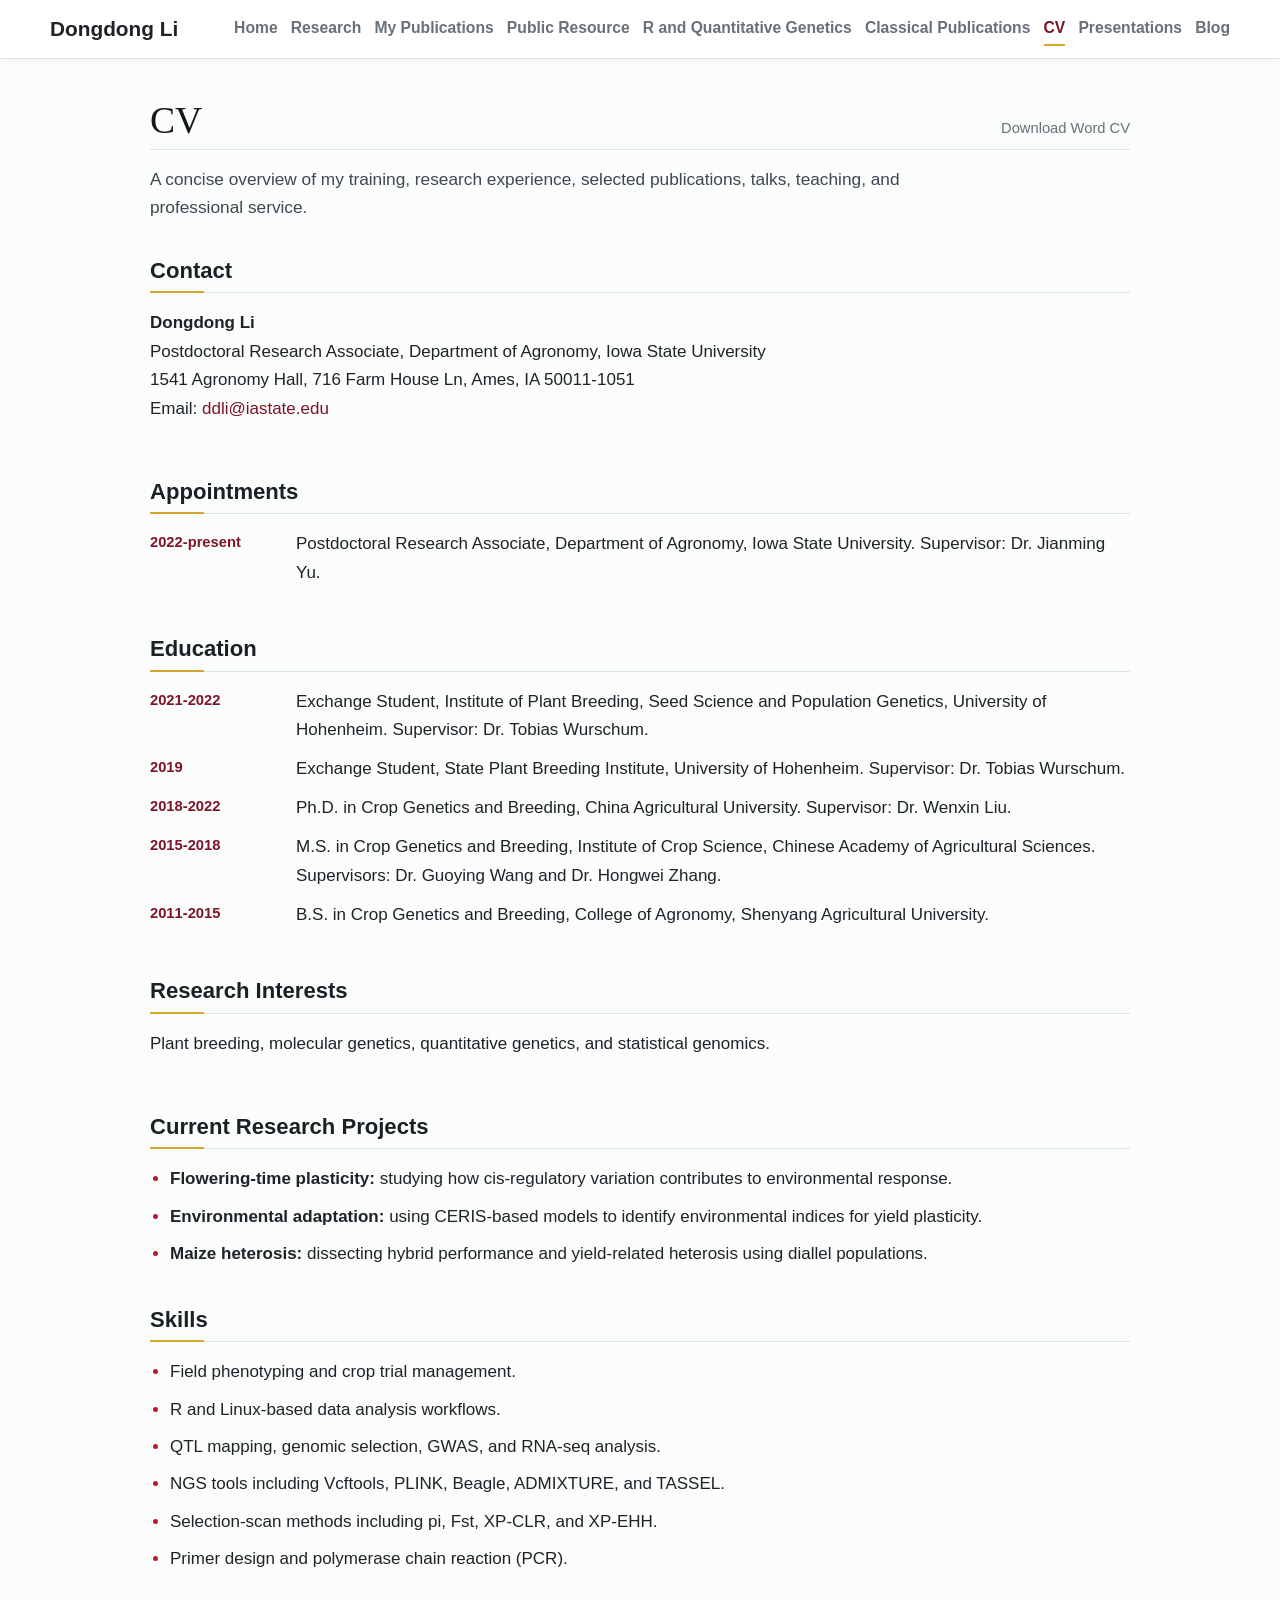
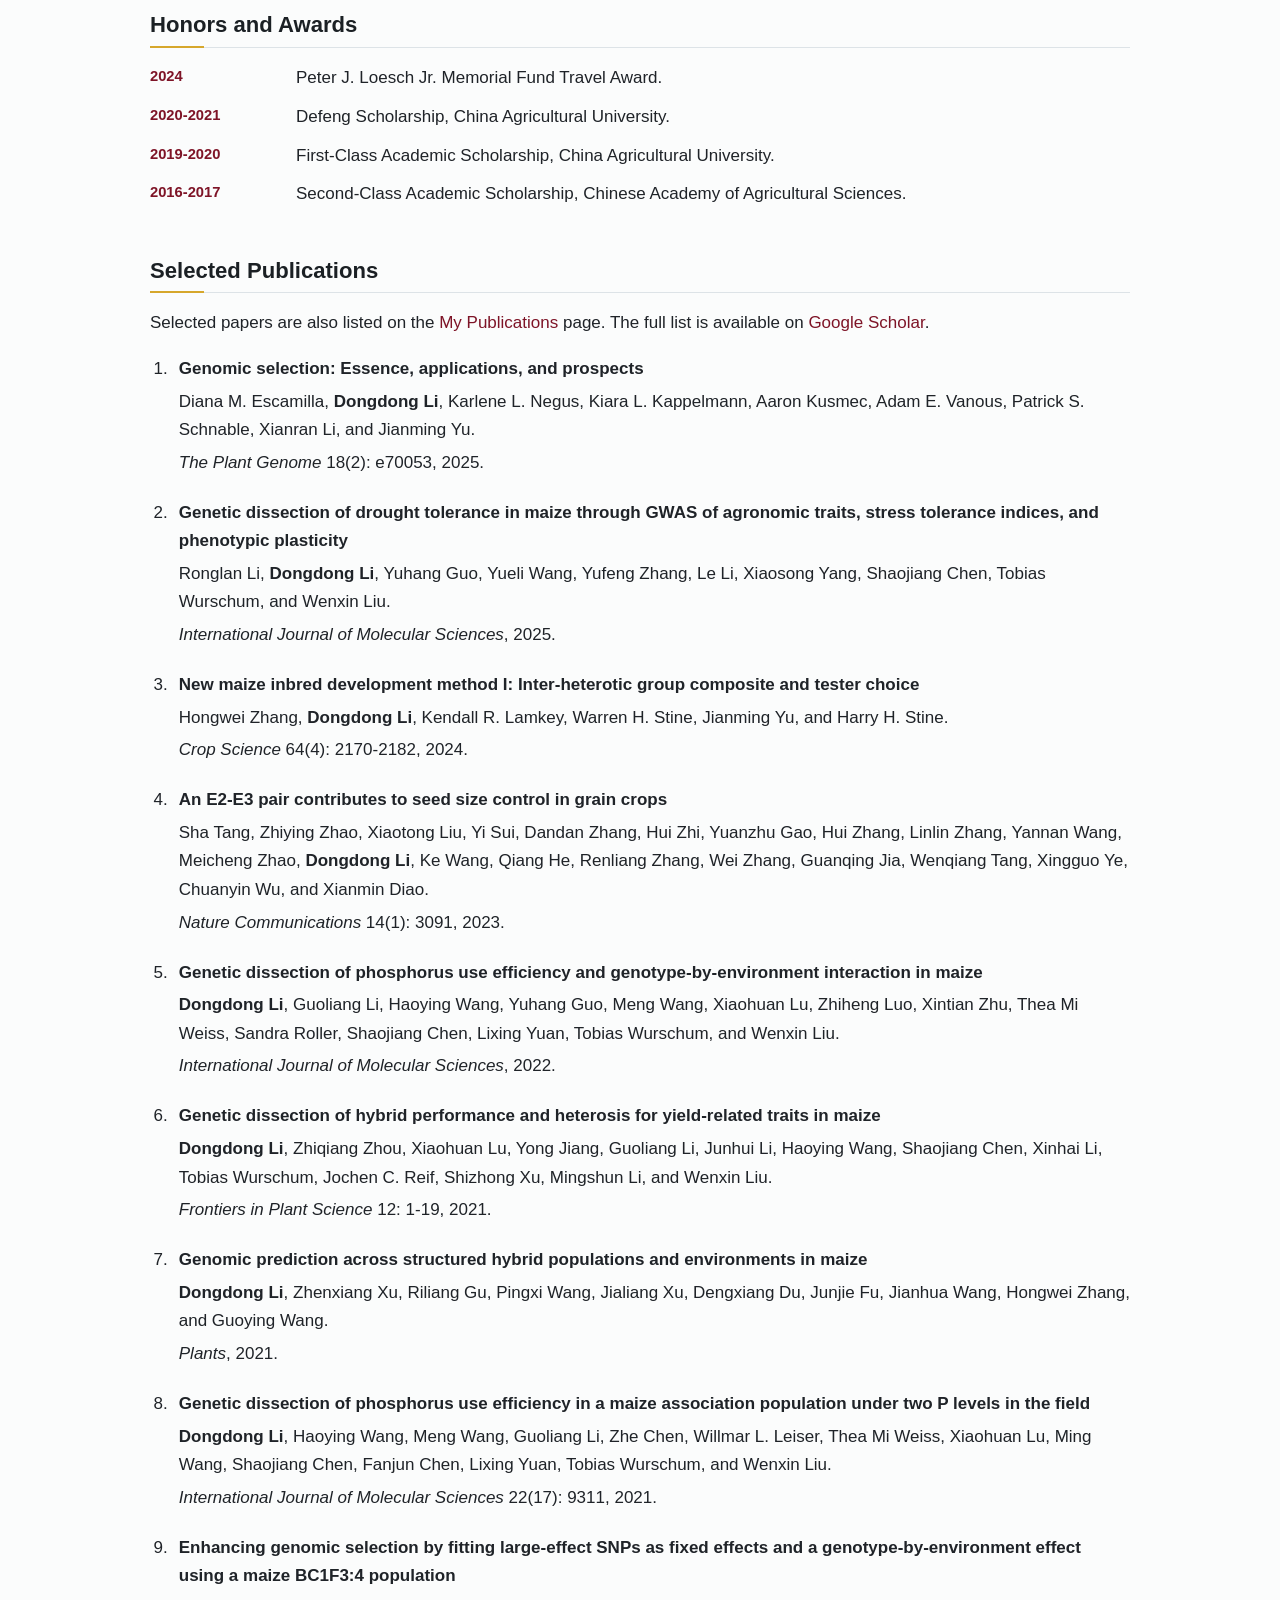
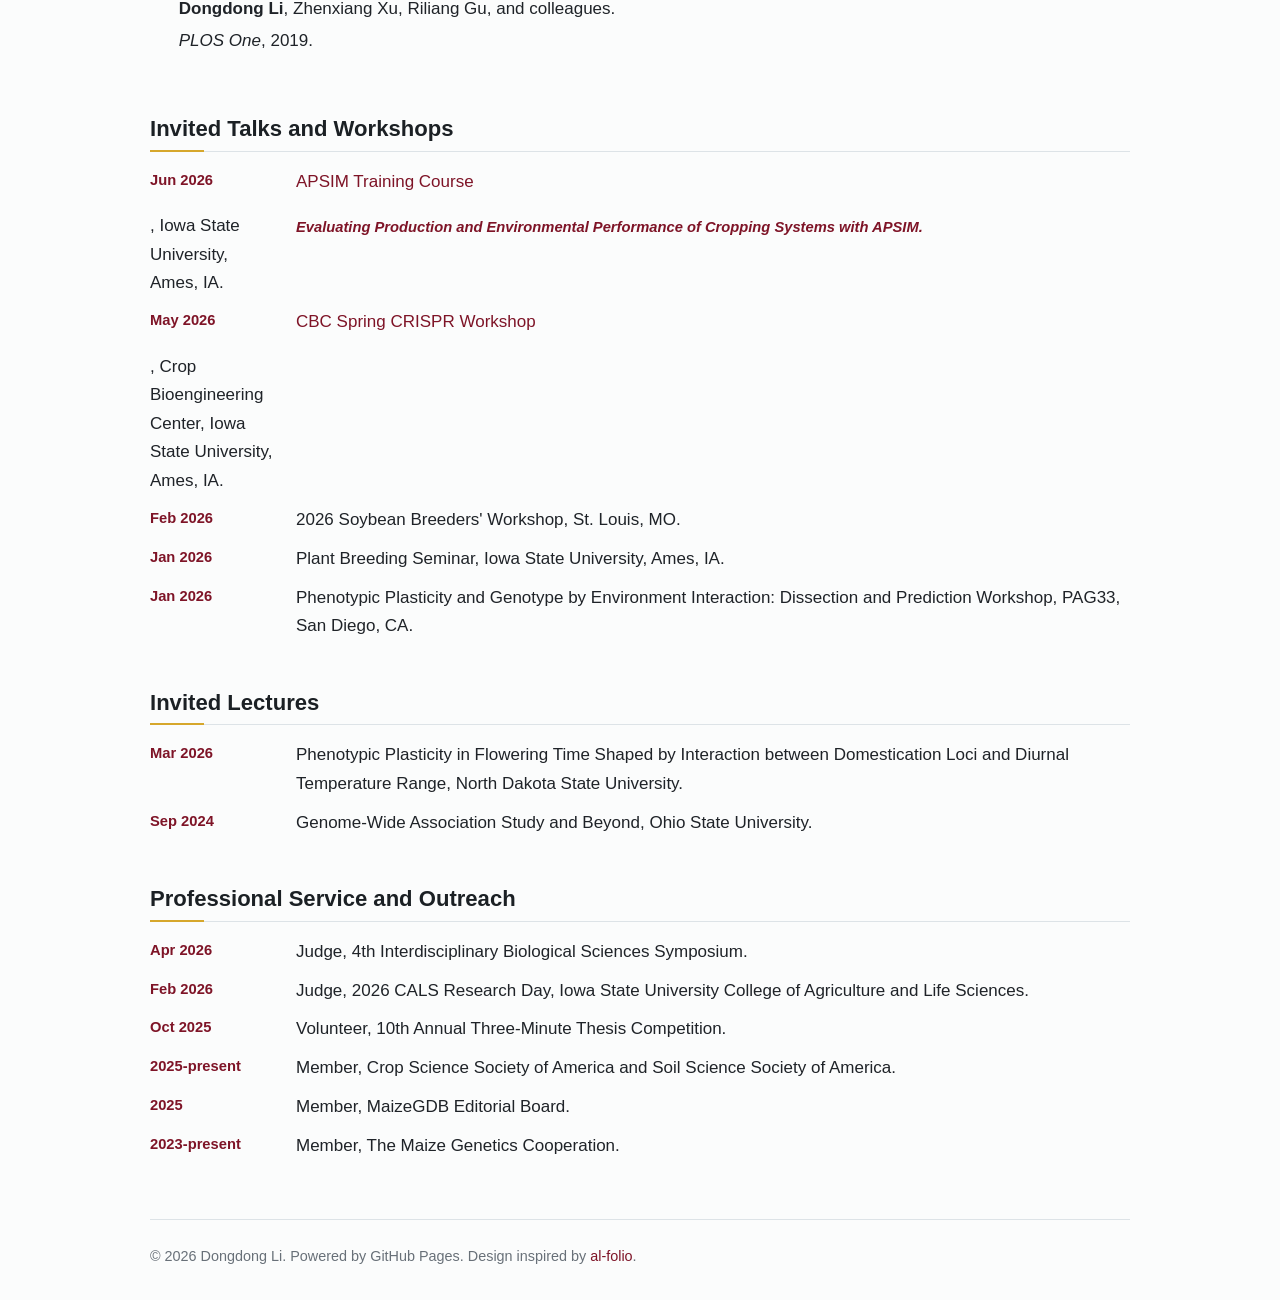
==== cv.html @ 4d4f45b5 "Add personal academic website" ====
<!doctype html>
<html lang="en">
  <head>
    <meta charset="utf-8">
    <meta name="viewport" content="width=device-width, initial-scale=1">
    <title>CV | Dongdong Li</title>
    <meta name="description" content="Curriculum vitae of Dr. Dongdong Li.">
    <meta name="author" content="Dongdong Li">
    <meta property="og:title" content="CV | Dongdong Li">
    <meta property="og:type" content="website">
    <meta property="og:url" content="https://dongdongli-genetics.github.io/cv.html">
    <link rel="canonical" href="https://dongdongli-genetics.github.io/cv.html">
    <link rel="stylesheet" href="styles.css">
  </head>
  <body>
    <a class="skip-link" href="#main">Skip to content</a>

    <header class="site-header">
      <nav class="nav" aria-label="Primary navigation">
        <a class="site-title" href="index.html">Dongdong Li</a>
        <button class="nav-toggle" type="button" aria-label="Open navigation" aria-expanded="false">
          <span></span>
          <span></span>
          <span></span>
        </button>
        <div class="nav-links">
          <a href="index.html">Home</a>
          <a href="research.html">Research</a>
          <a href="my-publications.html">My Publications</a>
          <a href="public-resource.html">Public Resource</a>
          <a href="r-quantitative-genetics.html">R and Quantitative Genetics</a>
          <a href="classical-publication.html">Classical Publications</a>
          <a href="cv.html" aria-current="page">CV</a>
          <a href="presentations-lectures-meetings.html">Presentations</a>
          <a href="blog.html">Blog</a>
        </div>
      </nav>
    </header>

    <main id="main" class="page">
      <div class="section-heading page-heading">
        <h1 class="page-title">CV</h1>
        <a href="assets/Dongdong-Li-CV.docx" download>Download Word CV</a>
      </div>
      <p class="lead">
        A concise overview of my training, research experience, selected publications, talks,
        teaching, and professional service.
      </p>

      <section class="section first-section" aria-labelledby="contact-title">
        <h2 id="contact-title">Contact</h2>
        <p>
          <strong>Dongdong Li</strong><br>
          Postdoctoral Research Associate, Department of Agronomy, Iowa State University<br>
          1541 Agronomy Hall, 716 Farm House Ln, Ames, IA 50011-1051<br>
          Email: <a href="mailto:ddli@iastate.edu">ddli@iastate.edu</a>
        </p>
      </section>

      <section class="section" aria-labelledby="appointments-title">
        <h2 id="appointments-title">Appointments</h2>
        <div class="timeline">
          <p><span>2022-present</span> Postdoctoral Research Associate, Department of Agronomy, Iowa State University. Supervisor: Dr. Jianming Yu.</p>
        </div>
      </section>

      <section class="section" aria-labelledby="education-title">
        <h2 id="education-title">Education</h2>
        <div class="timeline">
          <p><span>2021-2022</span> Exchange Student, Institute of Plant Breeding, Seed Science and Population Genetics, University of Hohenheim. Supervisor: Dr. Tobias Wurschum.</p>
          <p><span>2019</span> Exchange Student, State Plant Breeding Institute, University of Hohenheim. Supervisor: Dr. Tobias Wurschum.</p>
          <p><span>2018-2022</span> Ph.D. in Crop Genetics and Breeding, China Agricultural University. Supervisor: Dr. Wenxin Liu.</p>
          <p><span>2015-2018</span> M.S. in Crop Genetics and Breeding, Institute of Crop Science, Chinese Academy of Agricultural Sciences. Supervisors: Dr. Guoying Wang and Dr. Hongwei Zhang.</p>
          <p><span>2011-2015</span> B.S. in Crop Genetics and Breeding, College of Agronomy, Shenyang Agricultural University.</p>
        </div>
      </section>

      <section class="section" aria-labelledby="interests-title">
        <h2 id="interests-title">Research Interests</h2>
        <p>Plant breeding, molecular genetics, quantitative genetics, and statistical genomics.</p>
      </section>

      <section class="section" aria-labelledby="projects-title">
        <h2 id="projects-title">Current Research Projects</h2>
        <ul class="compact-list">
          <li><strong>Flowering-time plasticity:</strong> studying how cis-regulatory variation contributes to environmental response.</li>
          <li><strong>Environmental adaptation:</strong> using CERIS-based models to identify environmental indices for yield plasticity.</li>
          <li><strong>Maize heterosis:</strong> dissecting hybrid performance and yield-related heterosis using diallel populations.</li>
        </ul>
      </section>

      <section class="section" aria-labelledby="skills-title">
        <h2 id="skills-title">Skills</h2>
        <ul class="compact-list">
          <li>Field phenotyping and crop trial management.</li>
          <li>R and Linux-based data analysis workflows.</li>
          <li>QTL mapping, genomic selection, GWAS, and RNA-seq analysis.</li>
          <li>NGS tools including Vcftools, PLINK, Beagle, ADMIXTURE, and TASSEL.</li>
          <li>Selection-scan methods including pi, Fst, XP-CLR, and XP-EHH.</li>
          <li>Primer design and polymerase chain reaction (PCR).</li>
        </ul>
      </section>

      <section class="section" aria-labelledby="awards-title">
        <h2 id="awards-title">Honors and Awards</h2>
        <div class="timeline">
          <p><span>2024</span> Peter J. Loesch Jr. Memorial Fund Travel Award.</p>
          <p><span>2020-2021</span> Defeng Scholarship, China Agricultural University.</p>
          <p><span>2019-2020</span> First-Class Academic Scholarship, China Agricultural University.</p>
          <p><span>2016-2017</span> Second-Class Academic Scholarship, Chinese Academy of Agricultural Sciences.</p>
        </div>
      </section>

      <section class="section" aria-labelledby="pubs-title">
        <h2 id="pubs-title">Selected Publications</h2>
        <p>
          Selected papers are also listed on the
          <a href="my-publications.html">My Publications</a> page. The full list is available on
          <a href="https://scholar.google.com/citations?user=GjhLVrcAAAAJ&hl=en" target="_blank" rel="noopener noreferrer">Google Scholar</a>.
        </p>
        <ol class="publication-list">
          <li>
            <p class="pub-title">Genomic selection: Essence, applications, and prospects</p>
            <p>Diana M. Escamilla, <strong>Dongdong Li</strong>, Karlene L. Negus, Kiara L. Kappelmann, Aaron Kusmec, Adam E. Vanous, Patrick S. Schnable, Xianran Li, and Jianming Yu.</p>
            <p><em>The Plant Genome</em> 18(2): e70053, 2025.</p>
          </li>
          <li>
            <p class="pub-title">Genetic dissection of drought tolerance in maize through GWAS of agronomic traits, stress tolerance indices, and phenotypic plasticity</p>
            <p>Ronglan Li, <strong>Dongdong Li</strong>, Yuhang Guo, Yueli Wang, Yufeng Zhang, Le Li, Xiaosong Yang, Shaojiang Chen, Tobias Wurschum, and Wenxin Liu.</p>
            <p><em>International Journal of Molecular Sciences</em>, 2025.</p>
          </li>
          <li>
            <p class="pub-title">New maize inbred development method I: Inter-heterotic group composite and tester choice</p>
            <p>Hongwei Zhang, <strong>Dongdong Li</strong>, Kendall R. Lamkey, Warren H. Stine, Jianming Yu, and Harry H. Stine.</p>
            <p><em>Crop Science</em> 64(4): 2170-2182, 2024.</p>
          </li>
          <li>
            <p class="pub-title">An E2-E3 pair contributes to seed size control in grain crops</p>
            <p>Sha Tang, Zhiying Zhao, Xiaotong Liu, Yi Sui, Dandan Zhang, Hui Zhi, Yuanzhu Gao, Hui Zhang, Linlin Zhang, Yannan Wang, Meicheng Zhao, <strong>Dongdong Li</strong>, Ke Wang, Qiang He, Renliang Zhang, Wei Zhang, Guanqing Jia, Wenqiang Tang, Xingguo Ye, Chuanyin Wu, and Xianmin Diao.</p>
            <p><em>Nature Communications</em> 14(1): 3091, 2023.</p>
          </li>
          <li>
            <p class="pub-title">Genetic dissection of phosphorus use efficiency and genotype-by-environment interaction in maize</p>
            <p><strong>Dongdong Li</strong>, Guoliang Li, Haoying Wang, Yuhang Guo, Meng Wang, Xiaohuan Lu, Zhiheng Luo, Xintian Zhu, Thea Mi Weiss, Sandra Roller, Shaojiang Chen, Lixing Yuan, Tobias Wurschum, and Wenxin Liu.</p>
            <p><em>International Journal of Molecular Sciences</em>, 2022.</p>
          </li>
          <li>
            <p class="pub-title">Genetic dissection of hybrid performance and heterosis for yield-related traits in maize</p>
            <p><strong>Dongdong Li</strong>, Zhiqiang Zhou, Xiaohuan Lu, Yong Jiang, Guoliang Li, Junhui Li, Haoying Wang, Shaojiang Chen, Xinhai Li, Tobias Wurschum, Jochen C. Reif, Shizhong Xu, Mingshun Li, and Wenxin Liu.</p>
            <p><em>Frontiers in Plant Science</em> 12: 1-19, 2021.</p>
          </li>
          <li>
            <p class="pub-title">Genomic prediction across structured hybrid populations and environments in maize</p>
            <p><strong>Dongdong Li</strong>, Zhenxiang Xu, Riliang Gu, Pingxi Wang, Jialiang Xu, Dengxiang Du, Junjie Fu, Jianhua Wang, Hongwei Zhang, and Guoying Wang.</p>
            <p><em>Plants</em>, 2021.</p>
          </li>
          <li>
            <p class="pub-title">Genetic dissection of phosphorus use efficiency in a maize association population under two P levels in the field</p>
            <p><strong>Dongdong Li</strong>, Haoying Wang, Meng Wang, Guoliang Li, Zhe Chen, Willmar L. Leiser, Thea Mi Weiss, Xiaohuan Lu, Ming Wang, Shaojiang Chen, Fanjun Chen, Lixing Yuan, Tobias Wurschum, and Wenxin Liu.</p>
            <p><em>International Journal of Molecular Sciences</em> 22(17): 9311, 2021.</p>
          </li>
          <li>
            <p class="pub-title">Enhancing genomic selection by fitting large-effect SNPs as fixed effects and a genotype-by-environment effect using a maize BC1F3:4 population</p>
            <p><strong>Dongdong Li</strong>, Zhenxiang Xu, Riliang Gu, and colleagues.</p>
            <p><em>PLOS One</em>, 2019.</p>
          </li>
        </ol>
      </section>

      <section class="section" aria-labelledby="talks-title">
        <h2 id="talks-title">Invited Talks and Workshops</h2>
        <div class="timeline">
          <p><span>Jun 2026</span> <a href="https://www.regcytes.extension.iastate.edu/apsim/" target="_blank" rel="noopener noreferrer">APSIM Training Course</a>, Iowa State University, Ames, IA.<br><span class="event-note">Evaluating Production and Environmental Performance of Cropping Systems with APSIM.</span></p>
          <p><span>May 2026</span> <a href="https://www.cropbioengineering.iastate.edu/event/2026/cbc-spring-crispr-workshop" target="_blank" rel="noopener noreferrer">CBC Spring CRISPR Workshop</a>, Crop Bioengineering Center, Iowa State University, Ames, IA.</p>
          <p><span>Feb 2026</span> 2026 Soybean Breeders' Workshop, St. Louis, MO.</p>
          <p><span>Jan 2026</span> Plant Breeding Seminar, Iowa State University, Ames, IA.</p>
          <p><span>Jan 2026</span> Phenotypic Plasticity and Genotype by Environment Interaction: Dissection and Prediction Workshop, PAG33, San Diego, CA.</p>
        </div>
      </section>

      <section class="section" aria-labelledby="lectures-title">
        <h2 id="lectures-title">Invited Lectures</h2>
        <div class="timeline">
          <p><span>Mar 2026</span> Phenotypic Plasticity in Flowering Time Shaped by Interaction between Domestication Loci and Diurnal Temperature Range, North Dakota State University.</p>
          <p><span>Sep 2024</span> Genome-Wide Association Study and Beyond, Ohio State University.</p>
        </div>
      </section>

      <section class="section" aria-labelledby="service-title">
        <h2 id="service-title">Professional Service and Outreach</h2>
        <div class="timeline">
          <p><span>Apr 2026</span> Judge, 4th Interdisciplinary Biological Sciences Symposium.</p>
          <p><span>Feb 2026</span> Judge, 2026 CALS Research Day, Iowa State University College of Agriculture and Life Sciences.</p>
          <p><span>Oct 2025</span> Volunteer, 10th Annual Three-Minute Thesis Competition.</p>
          <p><span>2025-present</span> Member, Crop Science Society of America and Soil Science Society of America.</p>
          <p><span>2025</span> Member, MaizeGDB Editorial Board.</p>
          <p><span>2023-present</span> Member, The Maize Genetics Cooperation.</p>
        </div>
      </section>
    </main>

    <footer class="site-footer">
      <p>&copy; <span id="year"></span> Dongdong Li. Powered by GitHub Pages. Design inspired by <a href="https://github.com/alshedivat/al-folio" target="_blank" rel="noopener noreferrer">al-folio</a>.</p>
    </footer>

    <script src="script.js"></script>
  </body>
</html>
---- styles.css ----
:root {
  --text: #1f2328;
  --muted: #687078;
  --light: #f5f7f8;
  --border: #dde3e7;
  --accent: #b31b34;
  --accent-dark: #7e1427;
  --gold: #d6a72c;
  --teal: #2b7a78;
  --sidebar: #3f4442;
  --sidebar-dark: #303534;
  --page: #fbfcfc;
  --surface: #fff;
  --max-width: 980px;
}

* {
  box-sizing: border-box;
}

html {
  scroll-behavior: smooth;
}

body {
  margin: 0;
  background: var(--page);
  color: var(--text);
  font-family: Aptos, -apple-system, BlinkMacSystemFont, "Segoe UI", Roboto, Helvetica, Arial, sans-serif;
  font-size: 17px;
  line-height: 1.68;
}

a {
  color: var(--accent-dark);
  text-decoration: none;
}

a:hover {
  color: var(--accent);
  text-decoration: underline;
}

.skip-link {
  position: absolute;
  left: 1rem;
  top: -4rem;
  z-index: 20;
  background: var(--text);
  color: #fff;
  padding: 0.55rem 0.8rem;
}

.skip-link:focus {
  top: 1rem;
}

.site-header {
  border-bottom: 1px solid var(--border);
  background: rgba(255, 255, 255, 0.98);
  box-shadow: 0 1px 12px rgba(31, 35, 40, 0.04);
}

.nav {
  display: flex;
  align-items: center;
  justify-content: space-between;
  gap: 1rem;
  width: min(100% - 2rem, 1180px);
  min-height: 58px;
  margin: 0 auto;
}

.site-title {
  color: var(--text);
  font-size: 1.3rem;
  font-weight: 700;
}

.site-title:hover {
  color: var(--text);
  text-decoration: none;
}

.nav-links {
  display: flex;
  align-items: center;
  justify-content: flex-end;
  flex-wrap: wrap;
  gap: 0.82rem;
  font-size: 0.98rem;
  font-weight: 700;
}

.nav-links a {
  color: var(--muted);
  border-bottom: 2px solid transparent;
  padding: 0.15rem 0;
}

.nav-links a:hover {
  color: var(--accent-dark);
}

.nav-links a[aria-current="page"] {
  color: var(--accent-dark);
  border-bottom-color: var(--gold);
}

.nav-toggle {
  display: none;
  width: 38px;
  height: 38px;
  border: 1px solid var(--border);
  border-radius: 4px;
  background: #fff;
}

.nav-toggle span {
  display: block;
  width: 17px;
  height: 2px;
  margin: 4px auto;
  background: var(--muted);
}

.page {
  width: min(100% - 2rem, var(--max-width));
  margin: 0 auto;
  padding: 2.5rem 0 3rem;
}

.home-page {
  width: min(100% - 2rem, 1160px);
  margin: 0 auto;
}

.home-layout {
  display: grid;
  grid-template-columns: minmax(290px, 360px) minmax(0, 1fr);
  align-items: stretch;
  min-height: calc(100vh - 58px);
}

.home-sidebar {
  border-top: 4px solid var(--gold);
  background: linear-gradient(180deg, var(--sidebar) 0%, var(--sidebar-dark) 100%);
  color: #fff;
  padding: 2.15rem 2rem 2.65rem;
}

.sidebar-inner {
  width: min(100%, 260px);
  margin: 0 auto;
}

.sidebar-title {
  margin: 0 0 2.6rem;
  border-bottom: 2px solid rgba(214, 167, 44, 0.85);
  padding-bottom: 0.7rem;
  color: #fff;
  font-size: 1.5rem;
  font-weight: 700;
  line-height: 1.2;
  text-align: center;
}

.sidebar-photo {
  display: block;
  width: 216px;
  height: 216px;
  margin: 0 auto 1rem;
  border: 4px solid rgba(255, 255, 255, 0.92);
  border-radius: 50%;
  background: #e7e8e8;
  box-shadow: 0 18px 34px rgba(0, 0, 0, 0.18);
  object-fit: cover;
  object-position: center top;
}

.sidebar-name {
  margin: 0 0 0.85rem;
  border-bottom: 0;
  padding-bottom: 0;
  color: #fff;
  font-size: 1.42rem;
  font-weight: 700;
}

.sidebar-name::after {
  display: none;
}

.sidebar-bio {
  margin-bottom: 1.65rem;
  color: rgba(255, 255, 255, 0.94);
  font-size: 1rem;
  line-height: 1.5;
}

.sidebar-links {
  display: grid;
  gap: 0.82rem;
  margin: 0;
  padding: 0;
  list-style: none;
}

.sidebar-links li,
.sidebar-links a {
  display: flex;
  align-items: center;
  gap: 0.75rem;
  min-width: 0;
  color: rgba(255, 255, 255, 0.94);
  font-size: 0.98rem;
  line-height: 1.25;
}

.sidebar-links a:hover {
  color: #f4d477;
  text-decoration: underline;
}

.side-icon {
  display: inline-flex;
  flex: 0 0 1.55rem;
  align-items: center;
  justify-content: center;
  min-width: 1.55rem;
  color: #f1d278;
}

.side-icon svg {
  width: 1.05rem;
  height: 1.05rem;
  fill: none;
  stroke: currentColor;
  stroke-linecap: round;
  stroke-linejoin: round;
  stroke-width: 2;
}

.home-content {
  max-width: 780px;
  padding: 3rem 0 3.5rem 3.25rem;
}

.home-content h1 {
  font-size: 2.5rem;
}

.home-content .section {
  clear: none;
}

.home-content .first-section {
  padding-top: 0;
}

.intro {
  min-height: 310px;
}

.profile {
  float: right;
  width: 245px;
  margin: 0 0 1.25rem 2rem;
  color: var(--muted);
  font-size: 0.92rem;
  text-align: center;
}

.profile img {
  width: 210px;
  height: 210px;
  margin: 0 auto 0.8rem;
  border-radius: 4px;
  object-fit: cover;
  object-position: center top;
}

.profile p {
  margin: 0.3rem 0;
}

h1,
h2,
h3,
p {
  margin-top: 0;
}

h1 {
  margin-bottom: 0.35rem;
  color: #14171a;
  font-family: Georgia, "Times New Roman", serif;
  font-size: 2.65rem;
  font-weight: 500;
  line-height: 1.15;
}

.page-title {
  margin-bottom: 1.05rem;
  border-bottom: 1px solid var(--border);
  padding-bottom: 0.45rem;
  font-size: 2.35rem;
}

.subtitle {
  margin-bottom: 1.55rem;
  color: var(--muted);
  font-size: 1.18rem;
  font-weight: 600;
  line-height: 1.45;
}

.lead {
  max-width: 760px;
  margin: 0 0 1.9rem;
  color: #3e474f;
  font-size: 1.08rem;
  line-height: 1.62;
}

h2 {
  position: relative;
  margin-bottom: 1rem;
  border-bottom: 1px solid var(--border);
  padding-bottom: 0.42rem;
  color: #1b2024;
  font-size: 1.38rem;
  font-weight: 650;
  line-height: 1.3;
}

h2::after {
  position: absolute;
  bottom: -1px;
  left: 0;
  width: 54px;
  height: 2px;
  background: var(--gold);
  content: "";
}

h3 {
  margin-bottom: 0.35rem;
  font-size: 1rem;
  font-weight: 700;
}

.section {
  clear: both;
  padding-top: 2.35rem;
}

.first-section {
  padding-top: 0.25rem;
}

.link-row {
  display: flex;
  flex-wrap: wrap;
  gap: 0.35rem 0.85rem;
  margin-top: 1.25rem;
}

.link-row a {
  font-size: 0.95rem;
}

.focus-list {
  margin-top: 1rem;
}

.compact-list {
  margin: 0;
  padding-left: 1.25rem;
}

.compact-list li::marker {
  color: var(--accent);
}

.compact-list li + li {
  margin-top: 0.55rem;
}

.compact-list a {
  overflow-wrap: anywhere;
}

.methods,
.muted-text {
  color: var(--muted);
}

.news-list p {
  display: grid;
  grid-template-columns: 130px minmax(0, 1fr);
  gap: 1rem;
  margin-bottom: 0.55rem;
}

.news-list time {
  color: var(--muted);
  font-size: 0.92rem;
}

.section-heading {
  display: flex;
  align-items: baseline;
  justify-content: space-between;
  gap: 1rem;
  border-bottom: 1px solid var(--border);
  margin-bottom: 1rem;
}

.section-heading h2 {
  border-bottom: 0;
  margin-bottom: 0;
}

.section-heading h2::after {
  display: none;
}

.section-heading .page-title {
  border-bottom: 0;
  margin-bottom: 0;
}

.section-heading a {
  color: var(--muted);
  font-size: 0.92rem;
}

.publication-list {
  margin: 0;
  padding-left: 1.4rem;
}

.publication-list li {
  padding-left: 0.4rem;
  margin-bottom: 1.35rem;
}

.publication-list p {
  margin-bottom: 0.25rem;
}

.pub-title {
  color: var(--text);
  font-weight: 700;
}

.timeline p {
  display: grid;
  grid-template-columns: 130px minmax(0, 1fr);
  gap: 1rem;
  margin-bottom: 0.65rem;
}

.timeline span {
  color: var(--accent-dark);
  font-size: 0.92rem;
  font-weight: 700;
}

.event-list {
  display: grid;
  gap: 0.95rem;
  margin: 0;
  padding: 0;
  list-style: none;
}

.event-list li {
  display: grid;
  grid-template-columns: 130px minmax(0, 1fr);
  gap: 1rem;
  border-bottom: 1px solid var(--border);
  padding-bottom: 0.9rem;
}

.award-card {
  display: grid;
  grid-template-columns: 130px minmax(0, 1fr);
  gap: 1rem;
  border-left: 4px solid var(--gold);
  background: #fff8e3;
  padding: 1rem 1.1rem;
  box-shadow: 0 10px 24px rgba(31, 35, 40, 0.06);
}

.event-date {
  color: var(--accent-dark);
  font-size: 0.92rem;
  font-weight: 700;
}

.event-note {
  display: inline-block;
  margin-top: 0.2rem;
  color: var(--muted);
  font-size: 0.96rem;
  font-style: italic;
}

.page-timeline {
  margin-top: 1.25rem;
}

.quote {
  margin: 0 0 1.8rem;
  border-left: 3px solid var(--accent);
  padding-left: 1rem;
  color: var(--muted);
  font-style: italic;
}

.quote cite {
  display: block;
  margin-top: 0.4rem;
  font-style: normal;
}

.resource-columns {
  display: grid;
  grid-template-columns: repeat(2, minmax(0, 1fr));
  gap: 2rem;
}

.resource-columns ul {
  margin: 0;
  padding-left: 1.15rem;
}

.visitor-section {
  max-width: 520px;
}

.visitor-counter {
  display: block;
  max-width: 100%;
  min-height: 80px;
  margin-top: 0.75rem;
}

.research-figure {
  margin: 1rem 0 0;
}

.research-figure img {
  display: block;
  max-width: 100%;
  border: 1px solid var(--border);
  border-radius: 4px;
  background: #fff;
  box-shadow: 0 12px 28px rgba(31, 35, 40, 0.08);
}

.research-figure figcaption {
  margin-top: 0.45rem;
  color: var(--muted);
  font-size: 0.9rem;
}

.blog-list article {
  border-bottom: 1px solid var(--border);
  padding: 0 0 1.3rem;
  margin-bottom: 1.4rem;
}

.blog-list time {
  display: block;
  margin-bottom: 0.2rem;
  color: var(--muted);
  font-size: 0.92rem;
}

.blog-list h2 {
  border-bottom: 0;
  margin-bottom: 0.45rem;
  padding-bottom: 0;
  font-size: 1.28rem;
}

.blog-list h2::after {
  display: none;
}

.site-footer {
  width: min(100% - 2rem, var(--max-width));
  margin: 0 auto;
  border-top: 1px solid var(--border);
  padding: 1.5rem 0 2rem;
  color: var(--muted);
  font-size: 0.9rem;
}

.site-footer p {
  margin: 0;
}

@media (max-width: 760px) {
  .nav {
    min-height: 54px;
  }

  .nav-toggle {
    display: inline-block;
  }

  .nav-links {
    position: absolute;
    left: 1rem;
    right: 1rem;
    top: 62px;
    display: none;
    flex-direction: column;
    align-items: flex-start;
    gap: 0;
    border: 1px solid var(--border);
    border-radius: 4px;
    background: #fff;
    box-shadow: 0 14px 30px rgba(0, 0, 0, 0.08);
  }

  .nav-links.is-open {
    display: flex;
  }

  .nav-links a {
    width: 100%;
    padding: 0.75rem 1rem;
  }

  .nav-links a + a {
    border-top: 1px solid var(--border);
  }

  .page {
    padding-top: 1.6rem;
  }

  .home-page {
    width: 100%;
  }

  .home-layout {
    display: block;
    min-height: 0;
  }

  .home-sidebar {
    padding: 1.7rem 1.25rem 2rem;
  }

  .sidebar-inner {
    max-width: 310px;
  }

  .sidebar-title {
    margin-bottom: 1.8rem;
  }

  .sidebar-photo {
    width: 180px;
    height: 180px;
  }

  .home-content {
    max-width: none;
    padding: 1.8rem 1rem 2.5rem;
  }

  .home-content h1,
  .page-title {
    font-size: 2.15rem;
  }

  .lead {
    font-size: 1rem;
  }

  .profile {
    float: none;
    width: auto;
    margin: 0 0 1.5rem;
    text-align: left;
  }

  .profile img {
    width: 170px;
    height: 170px;
    margin-left: 0;
  }

  h1 {
    font-size: 2.15rem;
  }

  .news-list p,
  .timeline p,
  .event-list li,
  .award-card,
  .resource-columns {
    display: block;
  }

  .news-list time,
  .timeline span,
  .event-date {
    display: block;
    margin-bottom: 0.1rem;
  }

  .section-heading {
    display: block;
  }

  .section-heading a {
    display: inline-block;
    margin-top: 0.35rem;
  }
}
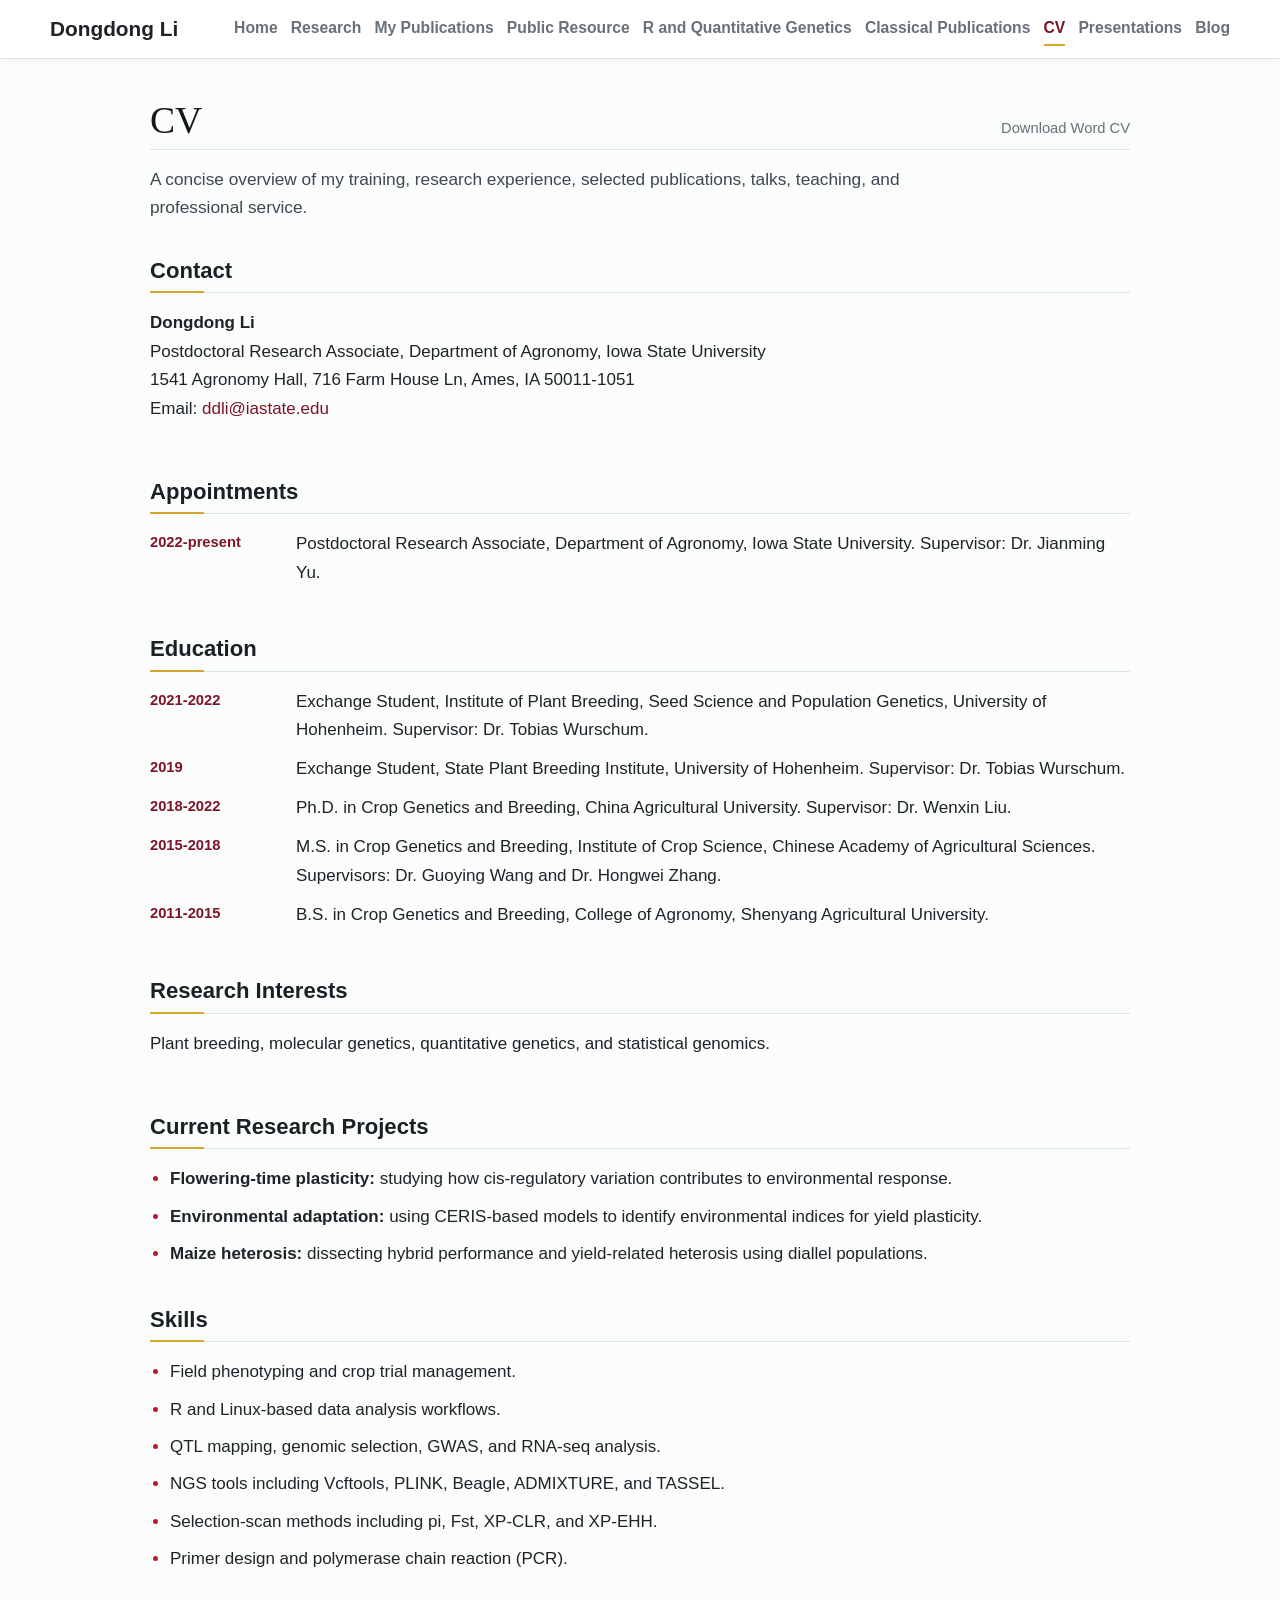
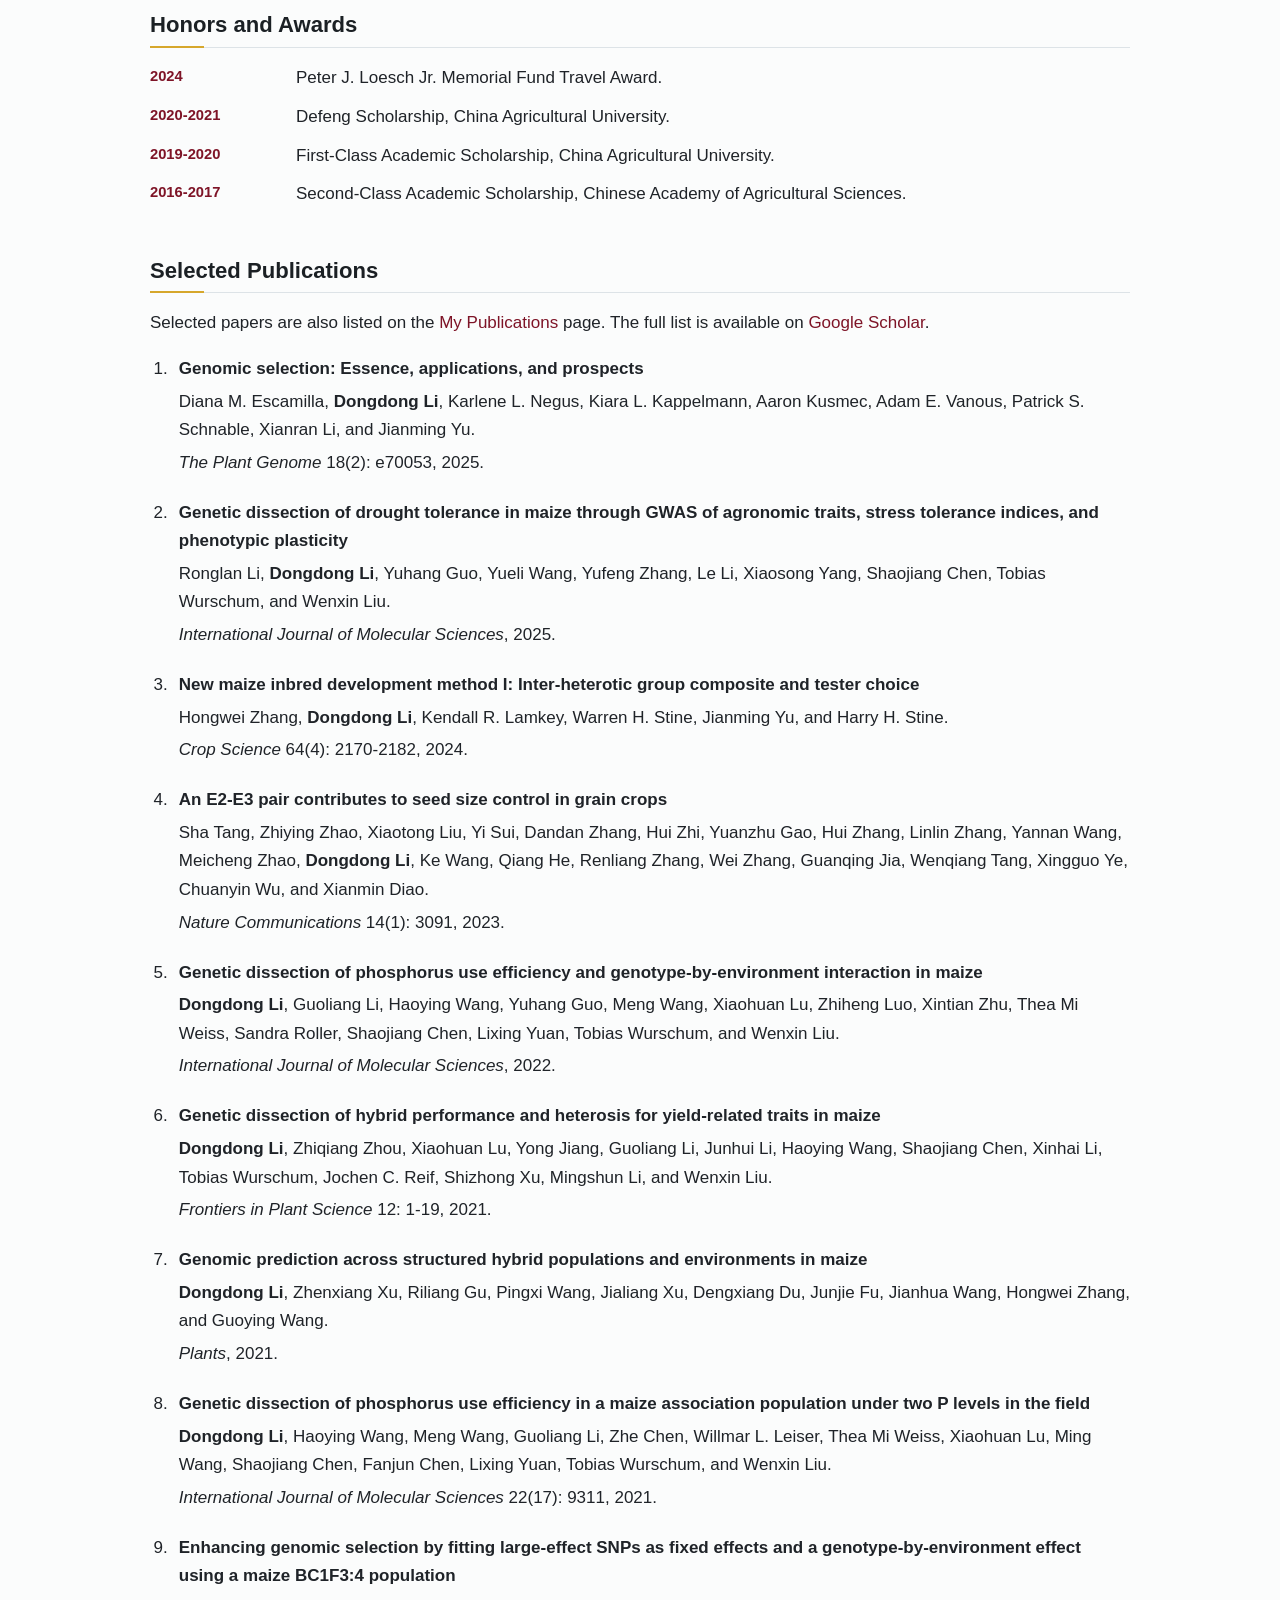
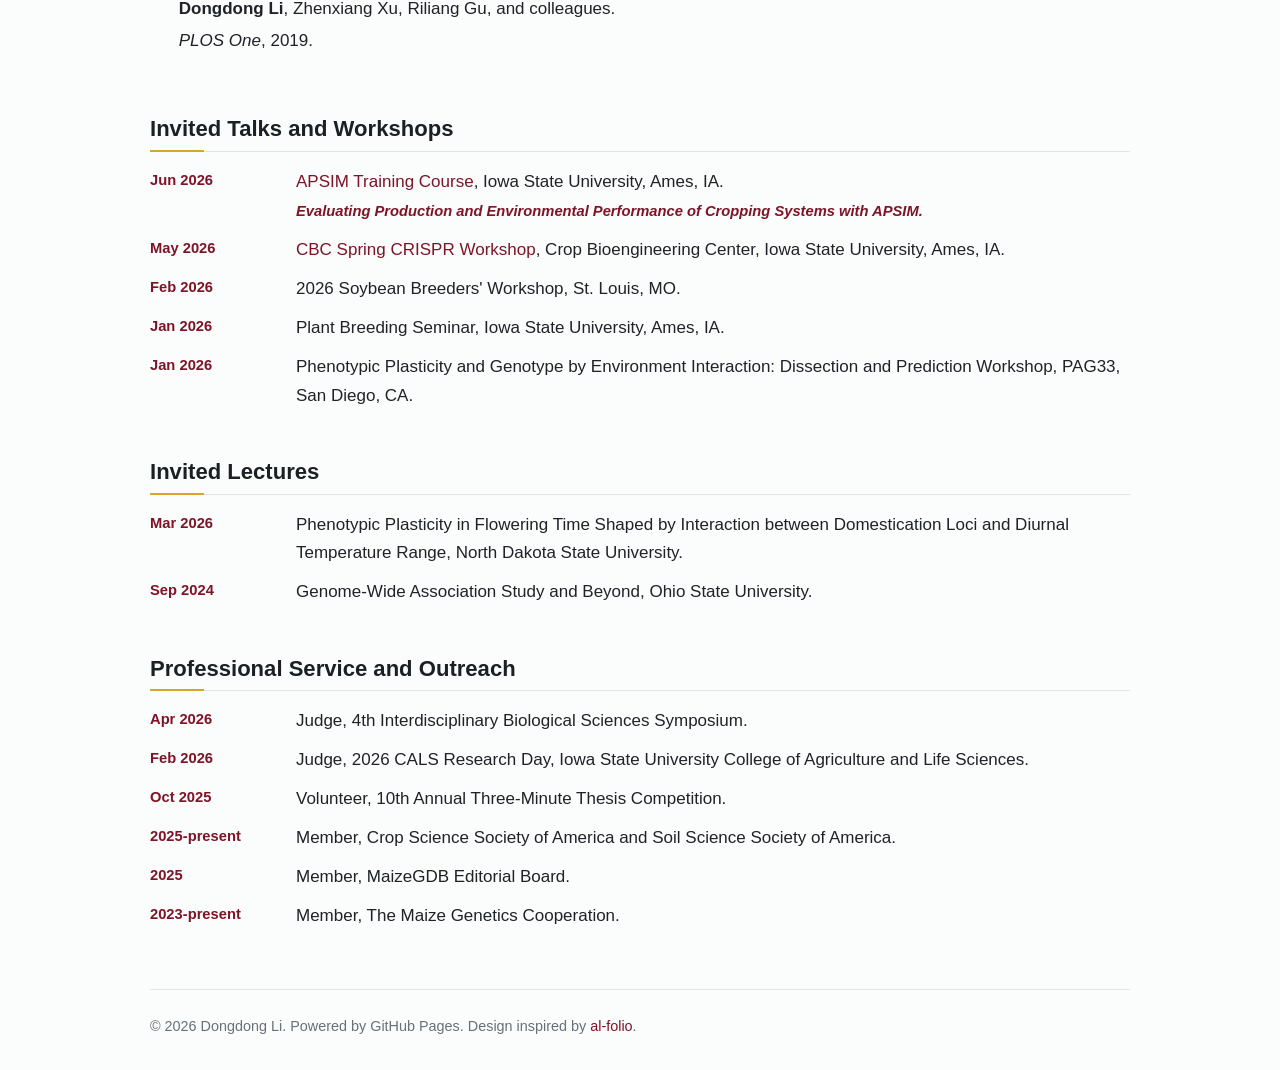
==== commit ce815ee7: "Update website" ====
--- a/cv.html
+++ b/cv.html
@@ -170,8 +170,8 @@
       <section class="section" aria-labelledby="talks-title">
         <h2 id="talks-title">Invited Talks and Workshops</h2>
         <div class="timeline">
-          <p><span>Jun 2026</span> <a href="https://www.regcytes.extension.iastate.edu/apsim/" target="_blank" rel="noopener noreferrer">APSIM Training Course</a>, Iowa State University, Ames, IA.<br><span class="event-note">Evaluating Production and Environmental Performance of Cropping Systems with APSIM.</span></p>
-          <p><span>May 2026</span> <a href="https://www.cropbioengineering.iastate.edu/event/2026/cbc-spring-crispr-workshop" target="_blank" rel="noopener noreferrer">CBC Spring CRISPR Workshop</a>, Crop Bioengineering Center, Iowa State University, Ames, IA.</p>
+          <p><span>Jun 2026</span> <span class="timeline-detail"><a href="https://www.regcytes.extension.iastate.edu/apsim/" target="_blank" rel="noopener noreferrer">APSIM Training Course</a>, Iowa State University, Ames, IA.<br><span class="event-note">Evaluating Production and Environmental Performance of Cropping Systems with APSIM.</span></span></p>
+          <p><span>May 2026</span> <span class="timeline-detail"><a href="https://www.cropbioengineering.iastate.edu/event/2026/cbc-spring-crispr-workshop" target="_blank" rel="noopener noreferrer">CBC Spring CRISPR Workshop</a>, Crop Bioengineering Center, Iowa State University, Ames, IA.</span></p>
           <p><span>Feb 2026</span> 2026 Soybean Breeders' Workshop, St. Louis, MO.</p>
           <p><span>Jan 2026</span> Plant Breeding Seminar, Iowa State University, Ames, IA.</p>
           <p><span>Jan 2026</span> Phenotypic Plasticity and Genotype by Environment Interaction: Dissection and Prediction Workshop, PAG33, San Diego, CA.</p>
--- a/styles.css
+++ b/styles.css
@@ -396,6 +396,30 @@
   color: var(--muted);
 }
 
+.research-summary {
+  display: grid;
+  gap: 1rem;
+  margin-top: 1.35rem;
+}
+
+.research-summary section {
+  border-left: 3px solid var(--gold);
+  padding-left: 1rem;
+}
+
+.research-summary h3 {
+  margin-bottom: 0.25rem;
+  color: #263038;
+  font-size: 1.04rem;
+}
+
+.research-summary p {
+  margin-bottom: 0;
+  color: #3e474f;
+  font-size: 0.98rem;
+  line-height: 1.58;
+}
+
 .news-list p {
   display: grid;
   grid-template-columns: 130px minmax(0, 1fr);
@@ -466,6 +490,12 @@
   color: var(--accent-dark);
   font-size: 0.92rem;
   font-weight: 700;
+}
+
+.timeline .timeline-detail {
+  color: var(--text);
+  font-size: inherit;
+  font-weight: 400;
 }
 
 .event-list {
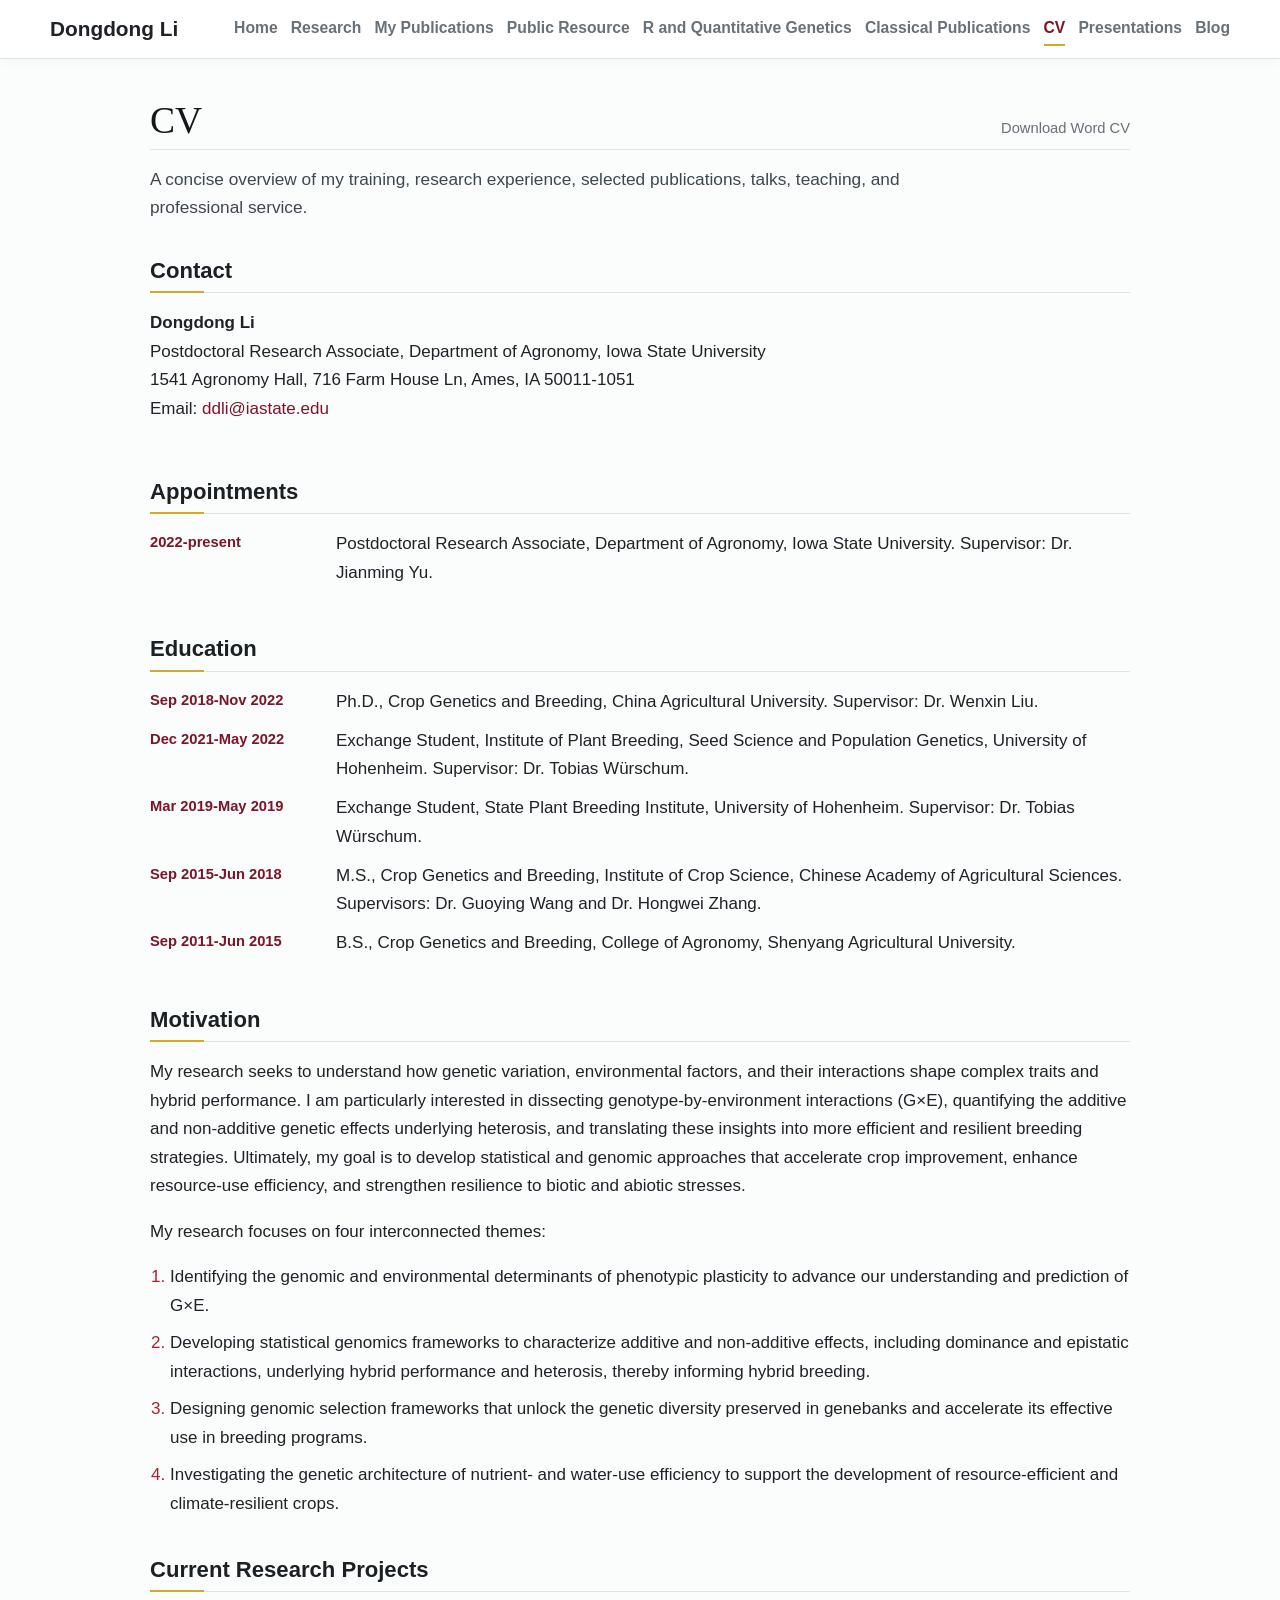
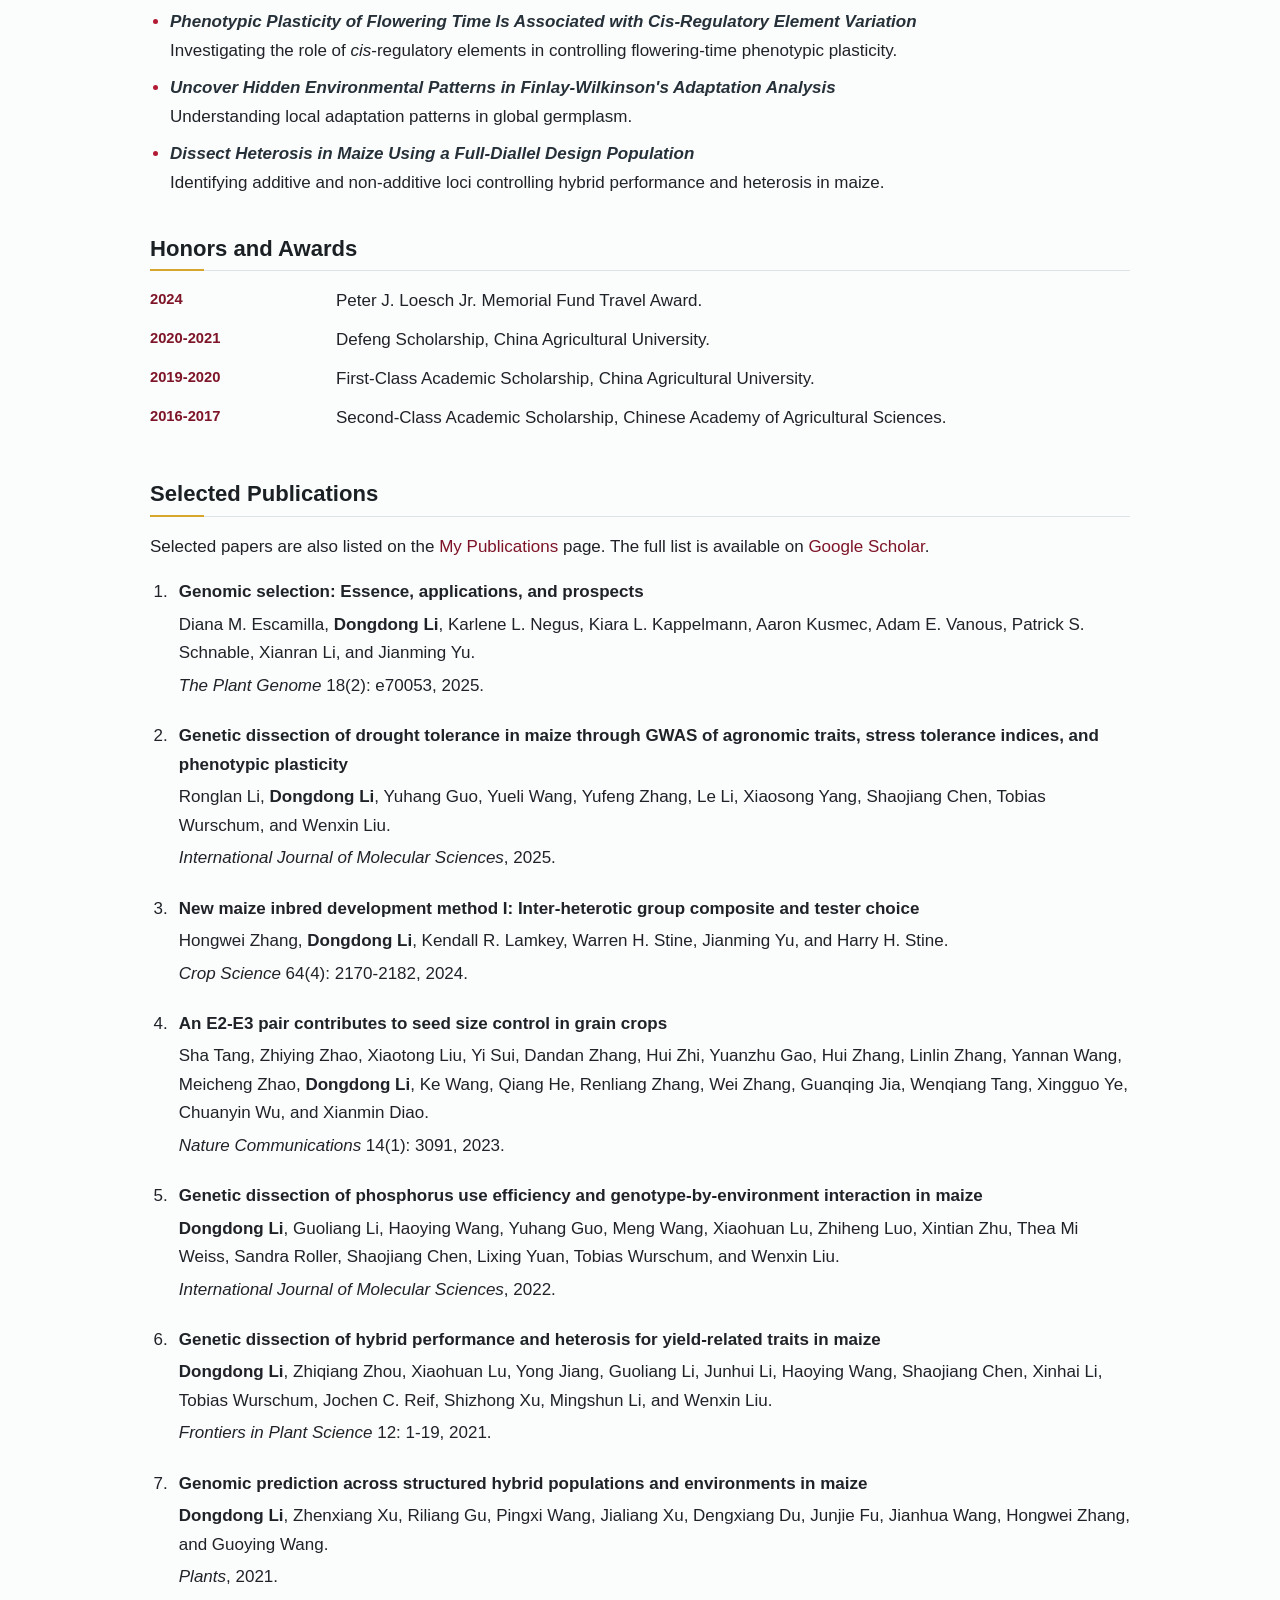
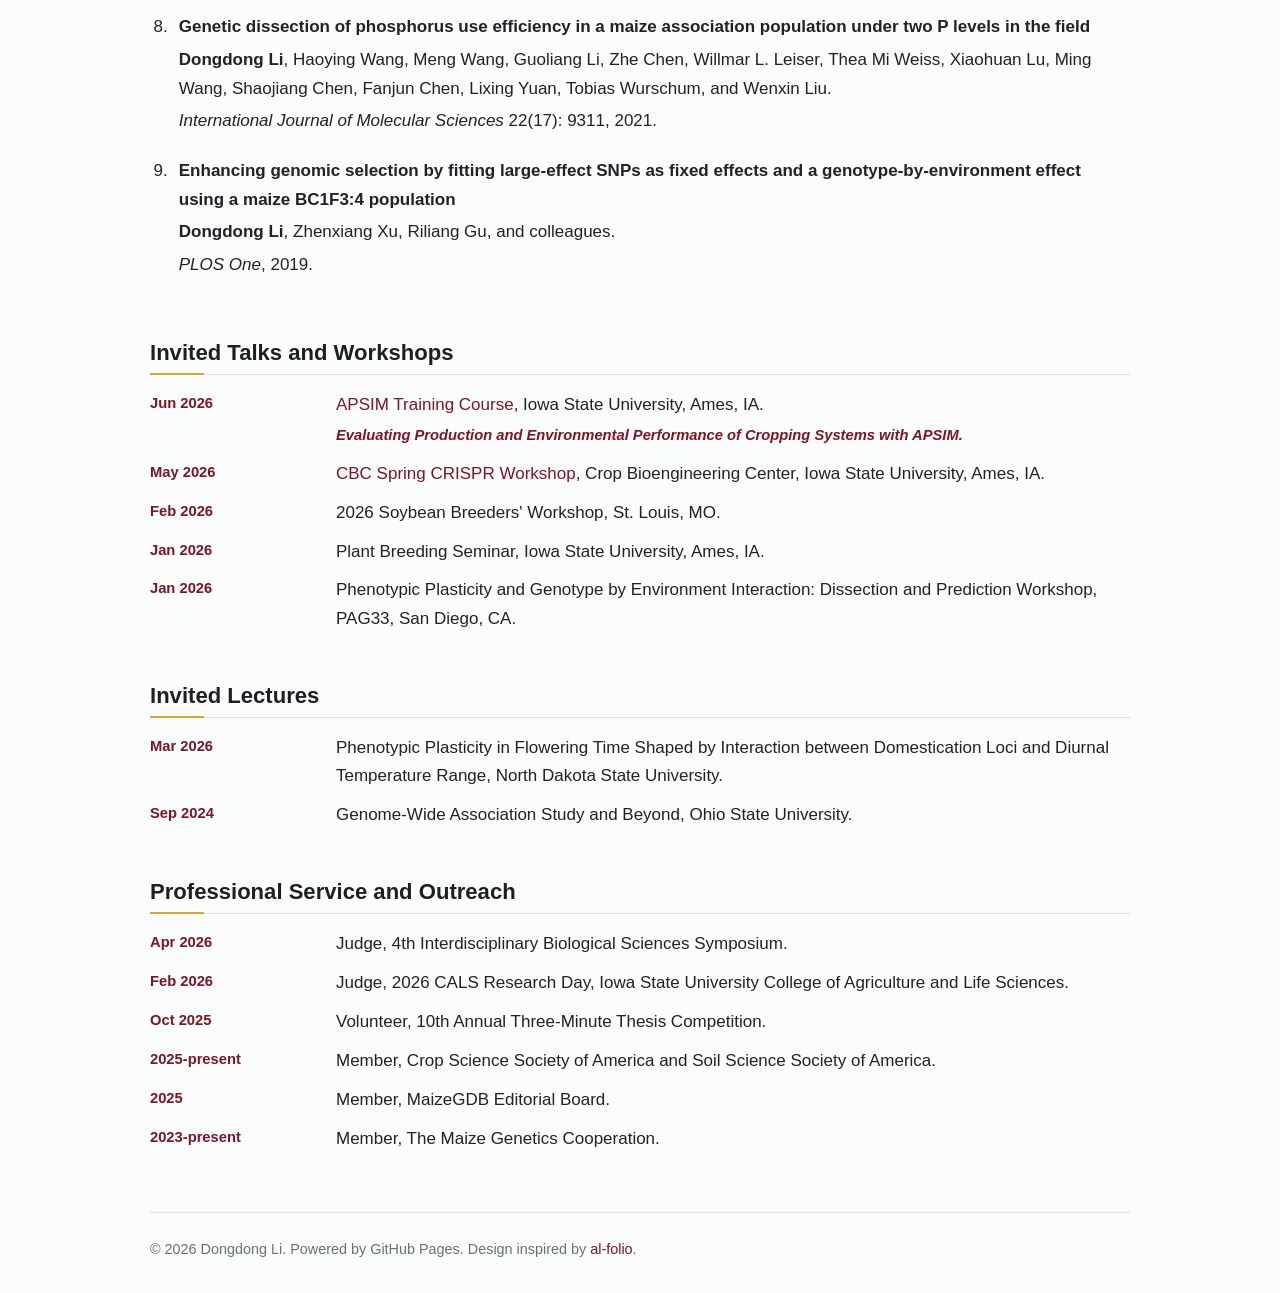
==== commit 0ae42b88: "Remove skills section from CV" ====
--- a/cv.html
+++ b/cv.html
@@ -67,37 +67,49 @@
       <section class="section" aria-labelledby="education-title">
         <h2 id="education-title">Education</h2>
         <div class="timeline">
-          <p><span>2021-2022</span> Exchange Student, Institute of Plant Breeding, Seed Science and Population Genetics, University of Hohenheim. Supervisor: Dr. Tobias Wurschum.</p>
-          <p><span>2019</span> Exchange Student, State Plant Breeding Institute, University of Hohenheim. Supervisor: Dr. Tobias Wurschum.</p>
-          <p><span>2018-2022</span> Ph.D. in Crop Genetics and Breeding, China Agricultural University. Supervisor: Dr. Wenxin Liu.</p>
-          <p><span>2015-2018</span> M.S. in Crop Genetics and Breeding, Institute of Crop Science, Chinese Academy of Agricultural Sciences. Supervisors: Dr. Guoying Wang and Dr. Hongwei Zhang.</p>
-          <p><span>2011-2015</span> B.S. in Crop Genetics and Breeding, College of Agronomy, Shenyang Agricultural University.</p>
-        </div>
-      </section>
-
-      <section class="section" aria-labelledby="interests-title">
-        <h2 id="interests-title">Research Interests</h2>
-        <p>Plant breeding, molecular genetics, quantitative genetics, and statistical genomics.</p>
+          <p><span>Sep 2018-Nov 2022</span> Ph.D., Crop Genetics and Breeding, China Agricultural University. Supervisor: Dr. Wenxin Liu.</p>
+          <p><span>Dec 2021-May 2022</span> Exchange Student, Institute of Plant Breeding, Seed Science and Population Genetics, University of Hohenheim. Supervisor: Dr. Tobias W&uuml;rschum.</p>
+          <p><span>Mar 2019-May 2019</span> Exchange Student, State Plant Breeding Institute, University of Hohenheim. Supervisor: Dr. Tobias W&uuml;rschum.</p>
+          <p><span>Sep 2015-Jun 2018</span> M.S., Crop Genetics and Breeding, Institute of Crop Science, Chinese Academy of Agricultural Sciences. Supervisors: Dr. Guoying Wang and Dr. Hongwei Zhang.</p>
+          <p><span>Sep 2011-Jun 2015</span> B.S., Crop Genetics and Breeding, College of Agronomy, Shenyang Agricultural University.</p>
+        </div>
+      </section>
+
+      <section class="section" aria-labelledby="motivation-title">
+        <h2 id="motivation-title">Motivation</h2>
+        <p>
+          My research seeks to understand how genetic variation, environmental factors, and their
+          interactions shape complex traits and hybrid performance. I am particularly interested in
+          dissecting genotype-by-environment interactions (G&times;E), quantifying the additive and
+          non-additive genetic effects underlying heterosis, and translating these insights into more
+          efficient and resilient breeding strategies. Ultimately, my goal is to develop statistical
+          and genomic approaches that accelerate crop improvement, enhance resource-use efficiency,
+          and strengthen resilience to biotic and abiotic stresses.
+        </p>
+        <p>My research focuses on four interconnected themes:</p>
+        <ol class="compact-list">
+          <li>Identifying the genomic and environmental determinants of phenotypic plasticity to advance our understanding and prediction of G&times;E.</li>
+          <li>Developing statistical genomics frameworks to characterize additive and non-additive effects, including dominance and epistatic interactions, underlying hybrid performance and heterosis, thereby informing hybrid breeding.</li>
+          <li>Designing genomic selection frameworks that unlock the genetic diversity preserved in genebanks and accelerate its effective use in breeding programs.</li>
+          <li>Investigating the genetic architecture of nutrient- and water-use efficiency to support the development of resource-efficient and climate-resilient crops.</li>
+        </ol>
       </section>
 
       <section class="section" aria-labelledby="projects-title">
         <h2 id="projects-title">Current Research Projects</h2>
-        <ul class="compact-list">
-          <li><strong>Flowering-time plasticity:</strong> studying how cis-regulatory variation contributes to environmental response.</li>
-          <li><strong>Environmental adaptation:</strong> using CERIS-based models to identify environmental indices for yield plasticity.</li>
-          <li><strong>Maize heterosis:</strong> dissecting hybrid performance and yield-related heterosis using diallel populations.</li>
-        </ul>
-      </section>
-
-      <section class="section" aria-labelledby="skills-title">
-        <h2 id="skills-title">Skills</h2>
-        <ul class="compact-list">
-          <li>Field phenotyping and crop trial management.</li>
-          <li>R and Linux-based data analysis workflows.</li>
-          <li>QTL mapping, genomic selection, GWAS, and RNA-seq analysis.</li>
-          <li>NGS tools including Vcftools, PLINK, Beagle, ADMIXTURE, and TASSEL.</li>
-          <li>Selection-scan methods including pi, Fst, XP-CLR, and XP-EHH.</li>
-          <li>Primer design and polymerase chain reaction (PCR).</li>
+        <ul class="compact-list project-list">
+          <li>
+            <strong><em>Phenotypic Plasticity of Flowering Time Is Associated with <span class="no-break">Cis-Regulatory</span> Element Variation</em></strong><br>
+            Investigating the role of <em>cis</em>-regulatory elements in controlling flowering-time phenotypic plasticity.
+          </li>
+          <li>
+            <strong><em>Uncover Hidden Environmental Patterns in Finlay-Wilkinson's Adaptation Analysis</em></strong><br>
+            Understanding local adaptation patterns in global germplasm.
+          </li>
+          <li>
+            <strong><em>Dissect Heterosis in Maize Using a Full-Diallel Design Population</em></strong><br>
+            Identifying additive and non-additive loci controlling hybrid performance and heterosis in maize.
+          </li>
         </ul>
       </section>
 
--- a/styles.css
+++ b/styles.css
@@ -391,6 +391,10 @@
   overflow-wrap: anywhere;
 }
 
+.project-list strong {
+  color: #263038;
+}
+
 .methods,
 .muted-text {
   color: var(--muted);
@@ -481,7 +485,7 @@
 
 .timeline p {
   display: grid;
-  grid-template-columns: 130px minmax(0, 1fr);
+  grid-template-columns: 170px minmax(0, 1fr);
   gap: 1rem;
   margin-bottom: 0.65rem;
 }
@@ -490,12 +494,14 @@
   color: var(--accent-dark);
   font-size: 0.92rem;
   font-weight: 700;
+  white-space: nowrap;
 }
 
 .timeline .timeline-detail {
   color: var(--text);
   font-size: inherit;
   font-weight: 400;
+  white-space: normal;
 }
 
 .event-list {
